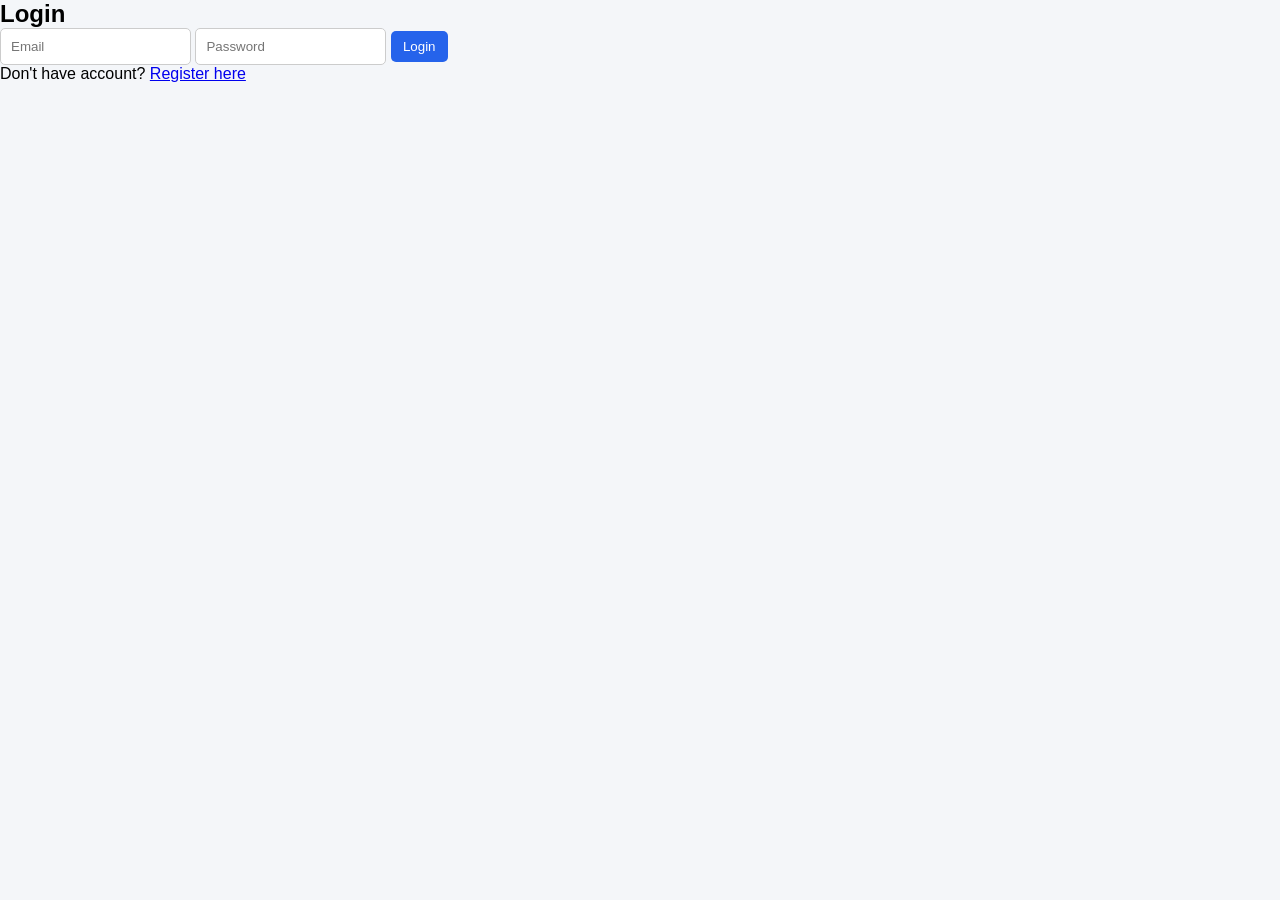
==== frontend/index.html @ 43558df5 "Rename Index.html to index.html" ====
<!DOCTYPE html>
<html lang="en">
<head>
  <meta charset="UTF-8">
  <title>Task Dashboard</title>
  <meta name="viewport" content="width=device-width, initial-scale=1.0">
  <link rel="stylesheet" href="style.css">
</head>

<body>

  <div class="dashboard">

    <aside class="sidebar">
      <h2>MyApp</h2>
      <ul>
        <li class="active" onclick="showDashboard(this)">Dashboard</li>
        <li onclick="goToTasks(this)">Tasks</li>
        <li onclick="openSettings()">Settings</li>
        <li onclick="window.location.href='profile.html'">Profile</li>
      </ul>
    </aside>

    <div class="main">

      <nav class="navbar">
        <h1>Task Manager</h1>
      </nav>

      <div class="content">

        <!-- ================= Dashboard Section ================= -->
        <div id="dashboardSection">
          <h2>Add New Task</h2>
          <div class="input-section">
            <input type="text" id="taskInput" placeholder="Enter new task">
            <button onclick="addTask()">Add</button>
          </div>
        </div>

        <!-- ================= Tasks Section ================= -->
        <div id="taskSection" style="display:none;">
          <h2>All Tasks</h2>

          <div class="filters">
            <button onclick="setFilter('all')">All</button>
            <button onclick="setFilter('active')">Active</button>
            <button onclick="setFilter('completed')">Completed</button>
          </div>

          <div class="task-info">
            <span id="taskCount">0 Tasks</span>
          </div>

          <ul id="taskList"></ul>
        </div>

      </div>

    </div>

  </div>

  <script src="script.js"></script>

  <div id="settingsModal" class="modal">
    <div class="modal-content">
      <h3>Settings</h3>

      <button onclick="toggleDarkMode()">Toggle Dark Mode</button>
      <button onclick="clearAllTasks()">Clear All Tasks</button>
      <button onclick="logout()">Logout</button>

      <button onclick="closeSettings()">Close</button>
    </div>
  </div>

</body>
</html>
---- frontend/style.css ----
* {
  margin: 0;
  padding: 0;
  box-sizing: border-box;
  font-family: Arial, sans-serif;
}

body {
  background: #f4f6f9;
}

.dashboard {
  display: flex;
  min-height: 100vh;
}

.sidebar {
  width: 220px;
  background: #111827;
  color: rgb(34, 165, 205);
  padding: 20px;
}

.sidebar h2 {
  margin-bottom: 20px;
}

.sidebar ul {
  list-style: none;
}

.sidebar li {
  padding: 10px;
  margin-bottom: 10px;
  cursor: pointer;
  border-radius: 5px;
}

.sidebar li:hover,
.sidebar .active {
  background: #1f2937;
}

.main {
  flex: 1;
  display: flex;
  flex-direction: column;
}

.navbar {
  background: white;
  padding: 15px 25px;
  box-shadow: 0 2px 5px rgba(0,0,0,0.1);
}

.content {
  padding: 25px;
}

.input-section {
  display: flex;
  gap: 10px;
  margin-bottom: 15px;
}

input {
  flex: 1;
  padding: 10px;
  border: 1px solid #ccc;
  border-radius: 5px;
}

button {
  padding: 8px 12px;
  border: none;
  background: #2563eb;
  color: white;
  border-radius: 5px;
  cursor: pointer;
}

button:hover {
  background: #1d4ed8;
}

.filters {
  margin-bottom: 15px;
  display: flex;
  gap: 10px;
}

ul {
  list-style: none;
}

li {
  background: white;
  padding: 10px;
  margin-bottom: 10px;
  display: flex;
  justify-content: space-between;
  border-radius: 5px;
  box-shadow: 0 2px 5px rgba(0,0,0,0.05);
}

.completed {
  text-decoration: line-through;
  opacity: 0.6;
}

.actions {
  display: flex;
  gap: 5px;
}

@media (max-width: 768px) {
  .sidebar {
    display: none;
  }

  .dashboard {
    flex-direction: column;
  }
}

  .task-info {
  margin-bottom: 10px;
  font-weight: bold;
}

.modal {
  display: none;
  position: fixed;
  inset: 0;
  background: rgba(0,0,0,0.5);
  justify-content: center;
  align-items: center;
}

.modal-content {
  background: white;
  padding: 20px;
  border-radius: 10px;
  width: 250px;
  display: flex;
  flex-direction: column;
  gap: 10px;
}

.dark body {
  background: #111827;
}

.dark .navbar,
.dark li,
.dark .modal-content {
  background: #1f2937;
  color: white;
}
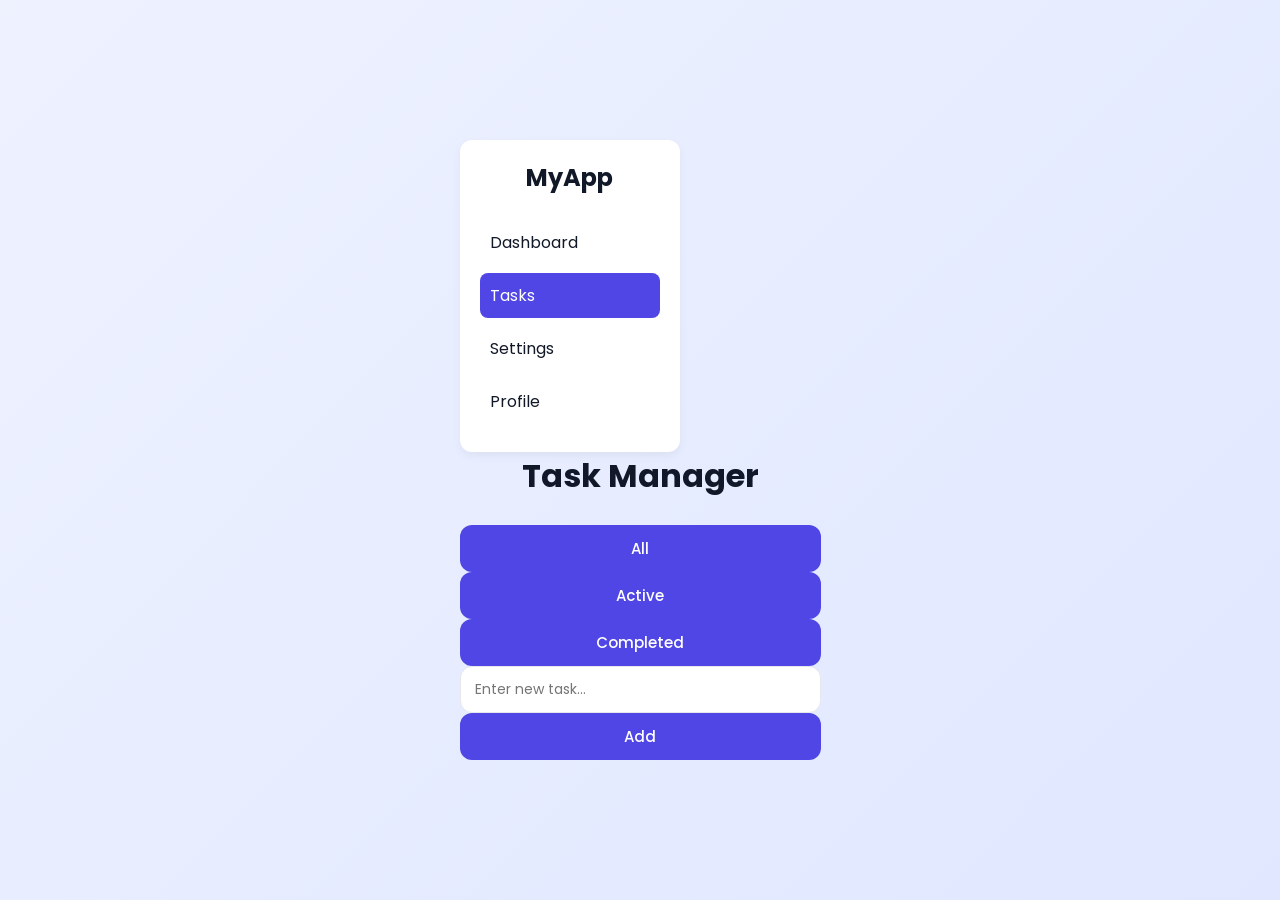
==== commit 0d2c75a8: "Update index.html" ====
--- a/frontend/index.html
+++ b/frontend/index.html
@@ -9,70 +9,40 @@
 
 <body>
 
-  <div class="dashboard">
+ <div class="app">
+  
+  <!-- Sidebar -->
+  <aside class="sidebar">
+    <h2 class="logo">MyApp</h2>
+    <ul>
+      <li onclick="showDashboard(this)">Dashboard</li>
+      <li onclick="goToTasks(this)" class="active">Tasks</li>
+      <li onclick="openSettings()">Settings</li>
+      <li onclick="window.location.href='profile.html'">Profile</li>
+    </ul>
+  </aside>
 
-    <aside class="sidebar">
-      <h2>MyApp</h2>
-      <ul>
-        <li class="active" onclick="showDashboard(this)">Dashboard</li>
-        <li onclick="goToTasks(this)">Tasks</li>
-        <li onclick="openSettings()">Settings</li>
-        <li onclick="window.location.href='profile.html'">Profile</li>
-      </ul>
-    </aside>
+  <!-- Main Content -->
+  <main class="main">
+    <h1>Task Manager</h1>
 
-    <div class="main">
-
-      <nav class="navbar">
-        <h1>Task Manager</h1>
-      </nav>
-
-      <div class="content">
-
-        <!-- ================= Dashboard Section ================= -->
-        <div id="dashboardSection">
-          <h2>Add New Task</h2>
-          <div class="input-section">
-            <input type="text" id="taskInput" placeholder="Enter new task">
-            <button onclick="addTask()">Add</button>
-          </div>
-        </div>
-
-        <!-- ================= Tasks Section ================= -->
-        <div id="taskSection" style="display:none;">
-          <h2>All Tasks</h2>
-
-          <div class="filters">
-            <button onclick="setFilter('all')">All</button>
-            <button onclick="setFilter('active')">Active</button>
-            <button onclick="setFilter('completed')">Completed</button>
-          </div>
-
-          <div class="task-info">
-            <span id="taskCount">0 Tasks</span>
-          </div>
-
-          <ul id="taskList"></ul>
-        </div>
-
-      </div>
-
+    <!-- Filters -->
+    <div class="filters">
+      <button onclick="setFilter('all')">All</button>
+      <button onclick="setFilter('active')">Active</button>
+      <button onclick="setFilter('completed')">Completed</button>
     </div>
 
-  </div>
+    <!-- Add Task -->
+    <div class="add-task">
+      <input id="taskInput" placeholder="Enter new task..." />
+      <button onclick="addTask()">Add</button>
+    </div>
 
-  <script src="script.js"></script>
+    <!-- Task List -->
+    <ul id="taskList" class="task-list"></ul>
+  </main>
 
-  <div id="settingsModal" class="modal">
-    <div class="modal-content">
-      <h3>Settings</h3>
-
-      <button onclick="toggleDarkMode()">Toggle Dark Mode</button>
-      <button onclick="clearAllTasks()">Clear All Tasks</button>
-      <button onclick="logout()">Logout</button>
-
-      <button onclick="closeSettings()">Close</button>
-    </div>
   </div>
 
 </body>
--- a/frontend/style.css
+++ b/frontend/style.css
@@ -1,159 +1,201 @@
+/* ===== PREMIUM MODERN THEME ===== */
+
+@import url('https://fonts.googleapis.com/css2?family=Poppins:wght@300;400;500;600&display=swap');
+
+:root {
+  --primary: #4f46e5;
+  --primary-dark: #4338ca;
+  --bg: #f3f4f6;
+  --card: #ffffff;
+  --text: #111827;
+  --muted: #6b7280;
+  --danger: #ef4444;
+  --success: #10b981;
+  --radius: 12px;
+}
+
 * {
   margin: 0;
   padding: 0;
   box-sizing: border-box;
-  font-family: Arial, sans-serif;
+  font-family: 'Poppins', sans-serif;
 }
 
 body {
-  background: #f4f6f9;
-}
-
+  background: linear-gradient(135deg, #eef2ff, #e0e7ff);
+  min-height: 100vh;
+  display: flex;
+  align-items: center;
+  justify-content: center;
+}
+
+/* ===== CARD ===== */
+.card {
+  background: var(--card);
+  padding: 40px;
+  width: 100%;
+  max-width: 420px;
+  border-radius: var(--radius);
+  box-shadow: 0 10px 25px rgba(0,0,0,0.08);
+  animation: fadeIn 0.4s ease;
+}
+
+@keyframes fadeIn {
+  from { opacity: 0; transform: translateY(10px); }
+  to { opacity: 1; transform: translateY(0); }
+}
+
+h1, h2 {
+  text-align: center;
+  margin-bottom: 25px;
+  color: var(--text);
+}
+
+/* ===== INPUT ===== */
+.input-group {
+  margin-bottom: 18px;
+}
+
+input {
+  width: 100%;
+  padding: 12px 14px;
+  border-radius: var(--radius);
+  border: 1px solid #e5e7eb;
+  font-size: 14px;
+  transition: 0.2s;
+}
+
+input:focus {
+  border-color: var(--primary);
+  outline: none;
+  box-shadow: 0 0 0 3px rgba(79,70,229,0.15);
+}
+
+/* ===== BUTTON ===== */
+button {
+  width: 100%;
+  padding: 12px;
+  border-radius: var(--radius);
+  border: none;
+  background: var(--primary);
+  color: white;
+  font-weight: 500;
+  font-size: 15px;
+  cursor: pointer;
+  transition: 0.2s;
+}
+
+button:hover {
+  background: var(--primary-dark);
+  transform: translateY(-1px);
+}
+
+/* ===== LINKS ===== */
+.link {
+  text-align: center;
+  margin-top: 18px;
+  font-size: 14px;
+  color: var(--muted);
+}
+
+.link a {
+  color: var(--primary);
+  text-decoration: none;
+  font-weight: 500;
+}
+
+/* ===== DASHBOARD ===== */
 .dashboard {
-  display: flex;
-  min-height: 100vh;
+  width: 95%;
+  max-width: 1100px;
+  margin: auto;
+}
+
+.topbar {
+  background: var(--card);
+  padding: 18px 25px;
+  border-radius: var(--radius);
+  box-shadow: 0 4px 10px rgba(0,0,0,0.05);
+  margin-bottom: 20px;
+  display: flex;
+  justify-content: space-between;
+  align-items: center;
 }
 
 .sidebar {
   width: 220px;
-  background: #111827;
-  color: rgb(34, 165, 205);
+  background: var(--card);
+  border-radius: var(--radius);
   padding: 20px;
-}
-
-.sidebar h2 {
-  margin-bottom: 20px;
-}
-
-.sidebar ul {
+  box-shadow: 0 4px 10px rgba(0,0,0,0.05);
+}
+
+.sidebar li {
   list-style: none;
-}
-
-.sidebar li {
   padding: 10px;
-  margin-bottom: 10px;
+  border-radius: 8px;
   cursor: pointer;
-  border-radius: 5px;
+  margin-bottom: 8px;
+  color: var(--text);
+  transition: 0.2s;
 }
 
 .sidebar li:hover,
 .sidebar .active {
-  background: #1f2937;
-}
-
-.main {
+  background: var(--primary);
+  color: white;
+}
+
+.content {
   flex: 1;
-  display: flex;
-  flex-direction: column;
-}
-
-.navbar {
-  background: white;
-  padding: 15px 25px;
-  box-shadow: 0 2px 5px rgba(0,0,0,0.1);
-}
-
-.content {
-  padding: 25px;
-}
-
-.input-section {
+  margin-left: 20px;
+}
+
+.layout {
+  display: flex;
+}
+
+/* ===== TASK LIST ===== */
+.task-input {
   display: flex;
   gap: 10px;
-  margin-bottom: 15px;
-}
-
-input {
+  margin-bottom: 20px;
+}
+
+.task-input input {
   flex: 1;
-  padding: 10px;
-  border: 1px solid #ccc;
-  border-radius: 5px;
-}
-
-button {
-  padding: 8px 12px;
-  border: none;
-  background: #2563eb;
-  color: white;
-  border-radius: 5px;
-  cursor: pointer;
-}
-
-button:hover {
-  background: #1d4ed8;
-}
-
-.filters {
-  margin-bottom: 15px;
-  display: flex;
-  gap: 10px;
-}
-
-ul {
-  list-style: none;
-}
-
-li {
-  background: white;
-  padding: 10px;
+}
+
+.task-list li {
+  background: var(--card);
+  padding: 12px 16px;
+  border-radius: var(--radius);
   margin-bottom: 10px;
   display: flex;
   justify-content: space-between;
-  border-radius: 5px;
-  box-shadow: 0 2px 5px rgba(0,0,0,0.05);
+  align-items: center;
+  box-shadow: 0 3px 6px rgba(0,0,0,0.05);
 }
 
 .completed {
   text-decoration: line-through;
-  opacity: 0.6;
-}
-
-.actions {
-  display: flex;
-  gap: 5px;
-}
-
-@media (max-width: 768px) {
-  .sidebar {
-    display: none;
-  }
-
-  .dashboard {
-    flex-direction: column;
-  }
-}
-
-  .task-info {
-  margin-bottom: 10px;
-  font-weight: bold;
-}
-
-.modal {
-  display: none;
-  position: fixed;
-  inset: 0;
-  background: rgba(0,0,0,0.5);
+  color: var(--muted);
+}
+
+/* ===== PROFILE ===== */
+.profile-card {
+  background: var(--card);
+  padding: 25px;
+  border-radius: var(--radius);
+  box-shadow: 0 4px 10px rgba(0,0,0,0.05);
+  max-width: 600px;
+}
+
+/* ===== UTIL ===== */
+.center {
+  display: flex;
   justify-content: center;
   align-items: center;
 }
 
-.modal-content {
-  background: white;
-  padding: 20px;
-  border-radius: 10px;
-  width: 250px;
-  display: flex;
-  flex-direction: column;
-  gap: 10px;
-}
-
-.dark body {
-  background: #111827;
-}
-
-.dark .navbar,
-.dark li,
-.dark .modal-content {
-  background: #1f2937;
-  color: white;
-}+.mt-20 { margin-top: 20px; }
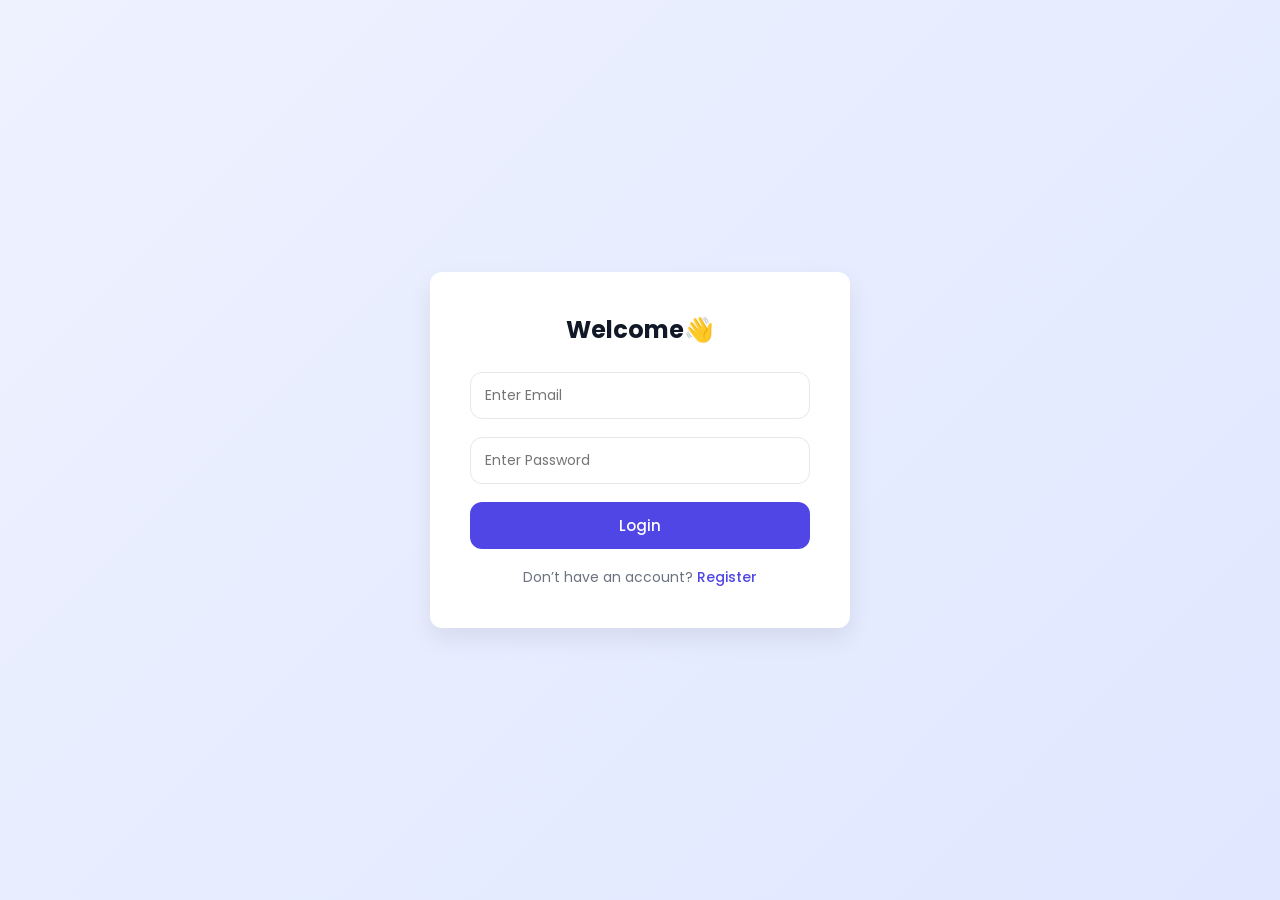
==== commit 7daca823: "Update index.html" ====
--- a/frontend/index.html
+++ b/frontend/index.html
@@ -1,49 +1,59 @@
 <!DOCTYPE html>
 <html lang="en">
 <head>
-  <meta charset="UTF-8">
-  <title>Task Dashboard</title>
-  <meta name="viewport" content="width=device-width, initial-scale=1.0">
-  <link rel="stylesheet" href="style.css">
+<meta charset="UTF-8" />
+<meta name="viewport" content="width=device-width, initial-scale=1.0" />
+<title>Task Dashboard</title>
+<link rel="stylesheet" href="style.css" />
 </head>
 
 <body>
 
- <div class="app">
-  
+<div class="layout">
+
   <!-- Sidebar -->
   <aside class="sidebar">
-    <h2 class="logo">MyApp</h2>
+    <h2>MyApp</h2>
     <ul>
-      <li onclick="showDashboard(this)">Dashboard</li>
-      <li onclick="goToTasks(this)" class="active">Tasks</li>
-      <li onclick="openSettings()">Settings</li>
+      <li class="active" onclick="showDashboard(this)">Dashboard</li>
+      <li onclick="goToTasks(this)">Tasks</li>
       <li onclick="window.location.href='profile.html'">Profile</li>
+      <li onclick="logout()">Logout</li>
     </ul>
   </aside>
 
-  <!-- Main Content -->
+  <!-- Main -->
   <main class="main">
-    <h1>Task Manager</h1>
 
-    <!-- Filters -->
-    <div class="filters">
-      <button onclick="setFilter('all')">All</button>
-      <button onclick="setFilter('active')">Active</button>
-      <button onclick="setFilter('completed')">Completed</button>
-    </div>
+    <!-- Dashboard -->
+    <section id="dashboardSection">
+      <h1>Dashboard</h1>
+      <div class="card">
+        <h3>Add New Task</h3>
+        <div class="add-task">
+          <input id="taskInput" placeholder="Enter task..." />
+          <button onclick="addTask()">Add Task</button>
+        </div>
+      </div>
+    </section>
 
-    <!-- Add Task -->
-    <div class="add-task">
-      <input id="taskInput" placeholder="Enter new task..." />
-      <button onclick="addTask()">Add</button>
-    </div>
+    <!-- Tasks -->
+    <section id="tasksSection" style="display:none;">
+      <h1>My Tasks</h1>
 
-    <!-- Task List -->
-    <ul id="taskList" class="task-list"></ul>
+      <div class="filters">
+        <button onclick="setFilter('all')">All</button>
+        <button onclick="setFilter('active')">Active</button>
+        <button onclick="setFilter('completed')">Completed</button>
+      </div>
+
+      <ul id="taskList" class="task-list"></ul>
+    </section>
+
   </main>
 
-  </div>
+</div>
 
+<script src="script.js"></script>
 </body>
 </html>
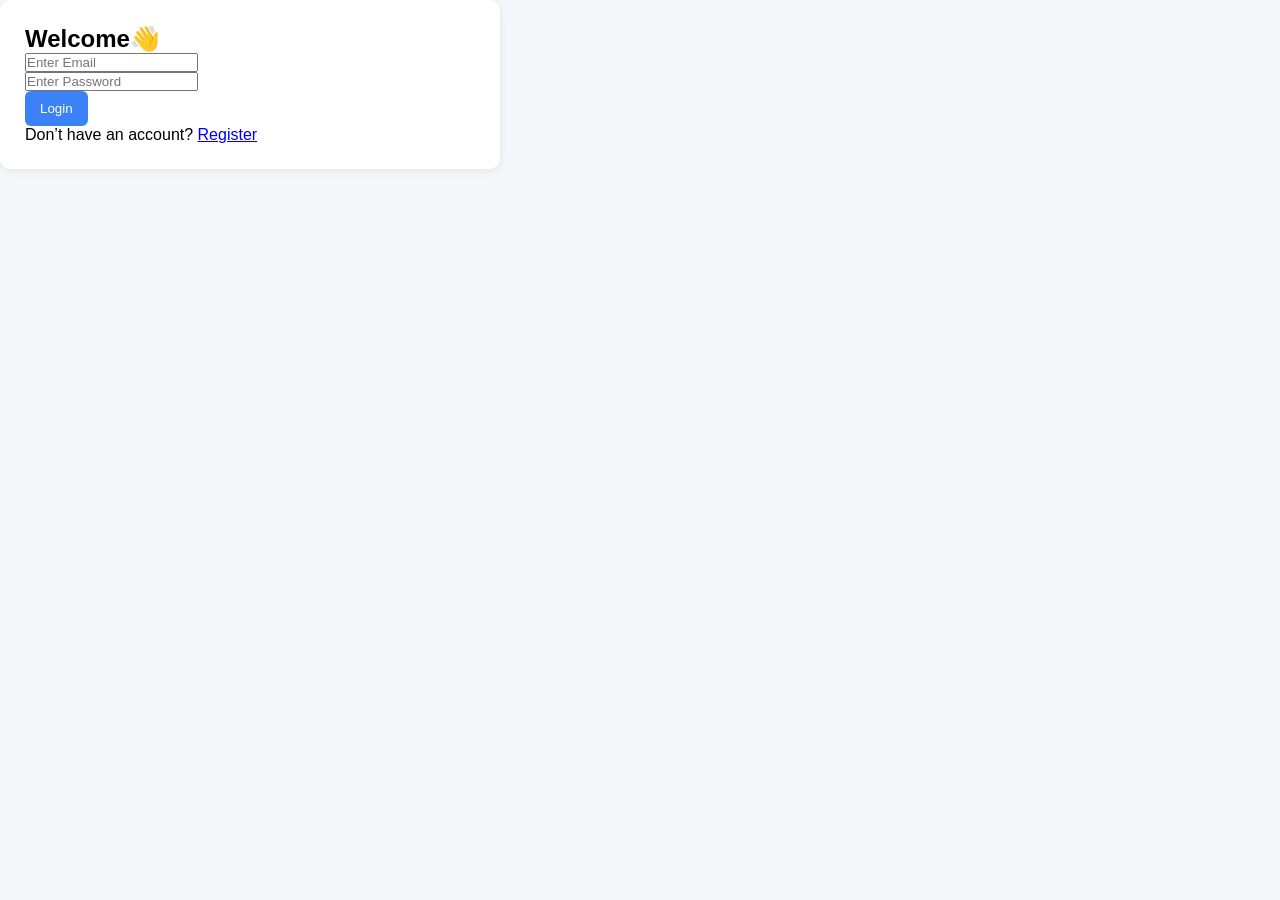
==== commit 0a384991: "Update index.html" ====
--- a/frontend/index.html
+++ b/frontend/index.html
@@ -15,27 +15,32 @@
   <aside class="sidebar">
     <h2>MyApp</h2>
     <ul>
-      <li class="active" onclick="showDashboard(this)">Dashboard</li>
-      <li onclick="goToTasks(this)">Tasks</li>
+      <li onclick="showDashboard(this)" class="active">Dashboard</li>
+      <li onclick="showTasks(this)">Tasks</li>
       <li onclick="window.location.href='profile.html'">Profile</li>
       <li onclick="logout()">Logout</li>
     </ul>
   </aside>
 
-  <!-- Main -->
-  <main class="main">
+ <main class="main">
 
-    <!-- Dashboard -->
-    <section id="dashboardSection">
-      <h1>Dashboard</h1>
-      <div class="card">
-        <h3>Add New Task</h3>
-        <div class="add-task">
-          <input id="taskInput" placeholder="Enter task..." />
-          <button onclick="addTask()">Add Task</button>
-        </div>
-      </div>
-    </section>
+  <!-- DASHBOARD -->
+  <section id="dashboardSection">
+    <h1>Dashboard</h1>
+
+    <div class="add-task">
+      <input id="taskInput" placeholder="Enter new task..." />
+      <button onclick="addTask()">Add Task</button>
+    </div>
+  </section>
+
+  <!-- TASK LIST -->
+  <!-- <section id="tasksSection" style="display:none;"> -->
+    <h1>My Tasks</h1>
+    <ul id="taskList" class="task-list"></ul>
+  </section>
+
+</main>
 
     <!-- Tasks -->
     <section id="tasksSection" style="display:none;">
--- a/frontend/style.css
+++ b/frontend/style.css
@@ -1,201 +1,119 @@
-/* ===== PREMIUM MODERN THEME ===== */
-
-@import url('https://fonts.googleapis.com/css2?family=Poppins:wght@300;400;500;600&display=swap');
-
-:root {
-  --primary: #4f46e5;
-  --primary-dark: #4338ca;
-  --bg: #f3f4f6;
-  --card: #ffffff;
-  --text: #111827;
-  --muted: #6b7280;
-  --danger: #ef4444;
-  --success: #10b981;
-  --radius: 12px;
+*{
+  margin:0;
+  padding:0;
+  box-sizing:border-box;
+  font-family:Segoe UI, sans-serif;
 }
 
-* {
-  margin: 0;
-  padding: 0;
-  box-sizing: border-box;
-  font-family: 'Poppins', sans-serif;
+body{
+  background:#f5f7fb;
 }
 
-body {
-  background: linear-gradient(135deg, #eef2ff, #e0e7ff);
-  min-height: 100vh;
-  display: flex;
-  align-items: center;
-  justify-content: center;
+.layout{
+  display:flex;
+  min-height:100vh;
 }
 
-/* ===== CARD ===== */
-.card {
-  background: var(--card);
-  padding: 40px;
-  width: 100%;
-  max-width: 420px;
-  border-radius: var(--radius);
-  box-shadow: 0 10px 25px rgba(0,0,0,0.08);
-  animation: fadeIn 0.4s ease;
+/* Sidebar */
+.sidebar{
+  width:220px;
+  background:#1e293b;
+  color:#fff;
+  padding:20px;
 }
 
-@keyframes fadeIn {
-  from { opacity: 0; transform: translateY(10px); }
-  to { opacity: 1; transform: translateY(0); }
+.sidebar h2{
+  margin-bottom:30px;
 }
 
-h1, h2 {
-  text-align: center;
-  margin-bottom: 25px;
-  color: var(--text);
+.sidebar ul{
+  list-style:none;
 }
 
-/* ===== INPUT ===== */
-.input-group {
-  margin-bottom: 18px;
-}
-
-input {
-  width: 100%;
-  padding: 12px 14px;
-  border-radius: var(--radius);
-  border: 1px solid #e5e7eb;
-  font-size: 14px;
-  transition: 0.2s;
-}
-
-input:focus {
-  border-color: var(--primary);
-  outline: none;
-  box-shadow: 0 0 0 3px rgba(79,70,229,0.15);
-}
-
-/* ===== BUTTON ===== */
-button {
-  width: 100%;
-  padding: 12px;
-  border-radius: var(--radius);
-  border: none;
-  background: var(--primary);
-  color: white;
-  font-weight: 500;
-  font-size: 15px;
-  cursor: pointer;
-  transition: 0.2s;
-}
-
-button:hover {
-  background: var(--primary-dark);
-  transform: translateY(-1px);
-}
-
-/* ===== LINKS ===== */
-.link {
-  text-align: center;
-  margin-top: 18px;
-  font-size: 14px;
-  color: var(--muted);
-}
-
-.link a {
-  color: var(--primary);
-  text-decoration: none;
-  font-weight: 500;
-}
-
-/* ===== DASHBOARD ===== */
-.dashboard {
-  width: 95%;
-  max-width: 1100px;
-  margin: auto;
-}
-
-.topbar {
-  background: var(--card);
-  padding: 18px 25px;
-  border-radius: var(--radius);
-  box-shadow: 0 4px 10px rgba(0,0,0,0.05);
-  margin-bottom: 20px;
-  display: flex;
-  justify-content: space-between;
-  align-items: center;
-}
-
-.sidebar {
-  width: 220px;
-  background: var(--card);
-  border-radius: var(--radius);
-  padding: 20px;
-  box-shadow: 0 4px 10px rgba(0,0,0,0.05);
-}
-
-.sidebar li {
-  list-style: none;
-  padding: 10px;
-  border-radius: 8px;
-  cursor: pointer;
-  margin-bottom: 8px;
-  color: var(--text);
-  transition: 0.2s;
+.sidebar li{
+  padding:12px;
+  border-radius:6px;
+  cursor:pointer;
+  margin-bottom:10px;
 }
 
 .sidebar li:hover,
-.sidebar .active {
-  background: var(--primary);
-  color: white;
+.sidebar .active{
+  background:#3b82f6;
 }
 
-.content {
-  flex: 1;
-  margin-left: 20px;
+/* Main */
+.main{
+  flex:1;
+  padding:40px;
 }
 
-.layout {
-  display: flex;
+h1{
+  margin-bottom:20px;
 }
 
-/* ===== TASK LIST ===== */
-.task-input {
-  display: flex;
-  gap: 10px;
-  margin-bottom: 20px;
+/* Card */
+.card{
+  background:#fff;
+  padding:25px;
+  border-radius:10px;
+  box-shadow:0 2px 8px rgba(0,0,0,0.08);
+  max-width:500px;
 }
 
-.task-input input {
-  flex: 1;
+/* Add Task */
+.add-task{
+  display:flex;
+  gap:10px;
+  margin-top:15px;
 }
 
-.task-list li {
-  background: var(--card);
-  padding: 12px 16px;
-  border-radius: var(--radius);
-  margin-bottom: 10px;
-  display: flex;
-  justify-content: space-between;
-  align-items: center;
-  box-shadow: 0 3px 6px rgba(0,0,0,0.05);
+.add-task input{
+  flex:1;
+  padding:10px;
+  border:1px solid #ccc;
+  border-radius:6px;
 }
 
-.completed {
-  text-decoration: line-through;
-  color: var(--muted);
+button{
+  padding:10px 15px;
+  background:#3b82f6;
+  color:#fff;
+  border:none;
+  border-radius:6px;
+  cursor:pointer;
 }
 
-/* ===== PROFILE ===== */
-.profile-card {
-  background: var(--card);
-  padding: 25px;
-  border-radius: var(--radius);
-  box-shadow: 0 4px 10px rgba(0,0,0,0.05);
-  max-width: 600px;
+button:hover{
+  background:#2563eb;
 }
 
-/* ===== UTIL ===== */
-.center {
-  display: flex;
-  justify-content: center;
-  align-items: center;
+/* Filters */
+.filters{
+  margin-bottom:15px;
 }
 
-.mt-20 { margin-top: 20px; }
+.filters button{
+  margin-right:10px;
+}
+
+/* Task List */
+.task-list{
+  list-style:none;
+}
+
+.task-list li{
+  background:#fff;
+  padding:12px;
+  border-radius:6px;
+  margin-bottom:10px;
+  display:flex;
+  justify-content:space-between;
+  align-items:center;
+  box-shadow:0 1px 4px rgba(0,0,0,0.08);
+}
+
+.completed{
+  text-decoration:line-through;
+  color:gray;
+}
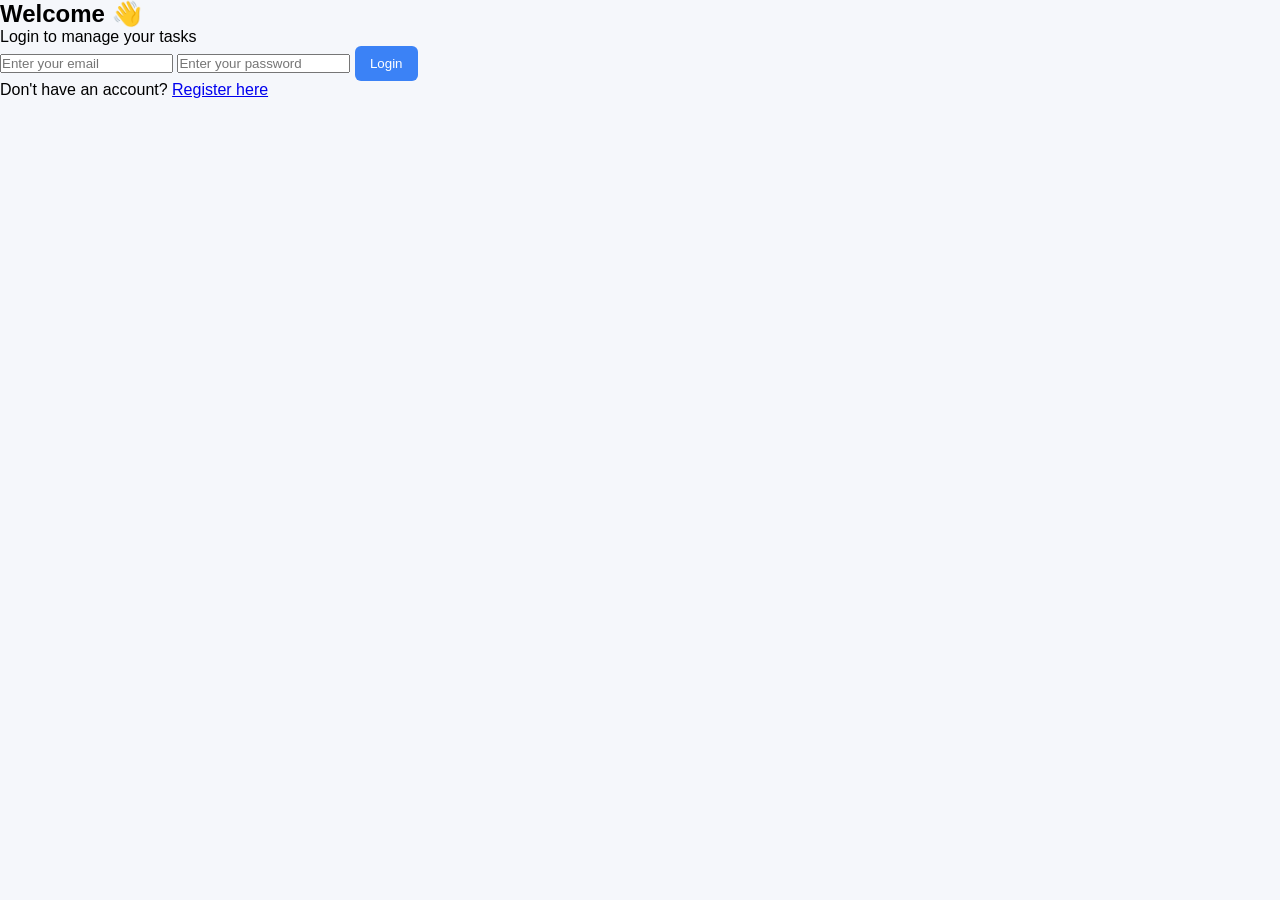
==== commit 2938ef3d: "Update index.html" ====
--- a/frontend/index.html
+++ b/frontend/index.html
@@ -13,12 +13,15 @@
 
   <!-- Sidebar -->
   <aside class="sidebar">
+  <!-- <section=class="content"></section> -->
     <h2>MyApp</h2>
     <ul>
       <li onclick="showDashboard(this)" class="active">Dashboard</li>
       <li onclick="showTasks(this)">Tasks</li>
+      <li onclick="openSettings()">Settings</li>
       <li onclick="window.location.href='profile.html'">Profile</li>
       <li onclick="logout()">Logout</li>
+      
     </ul>
   </aside>
 
@@ -36,8 +39,8 @@
 
   <!-- TASK LIST -->
   <!-- <section id="tasksSection" style="display:none;"> -->
-    <h1>My Tasks</h1>
-    <ul id="taskList" class="task-list"></ul>
+    <!-- <h1>My Tasks</h1> -->
+    <!-- <ul id="taskList" class="task-list"></ul> -->
   </section>
 
 </main>
